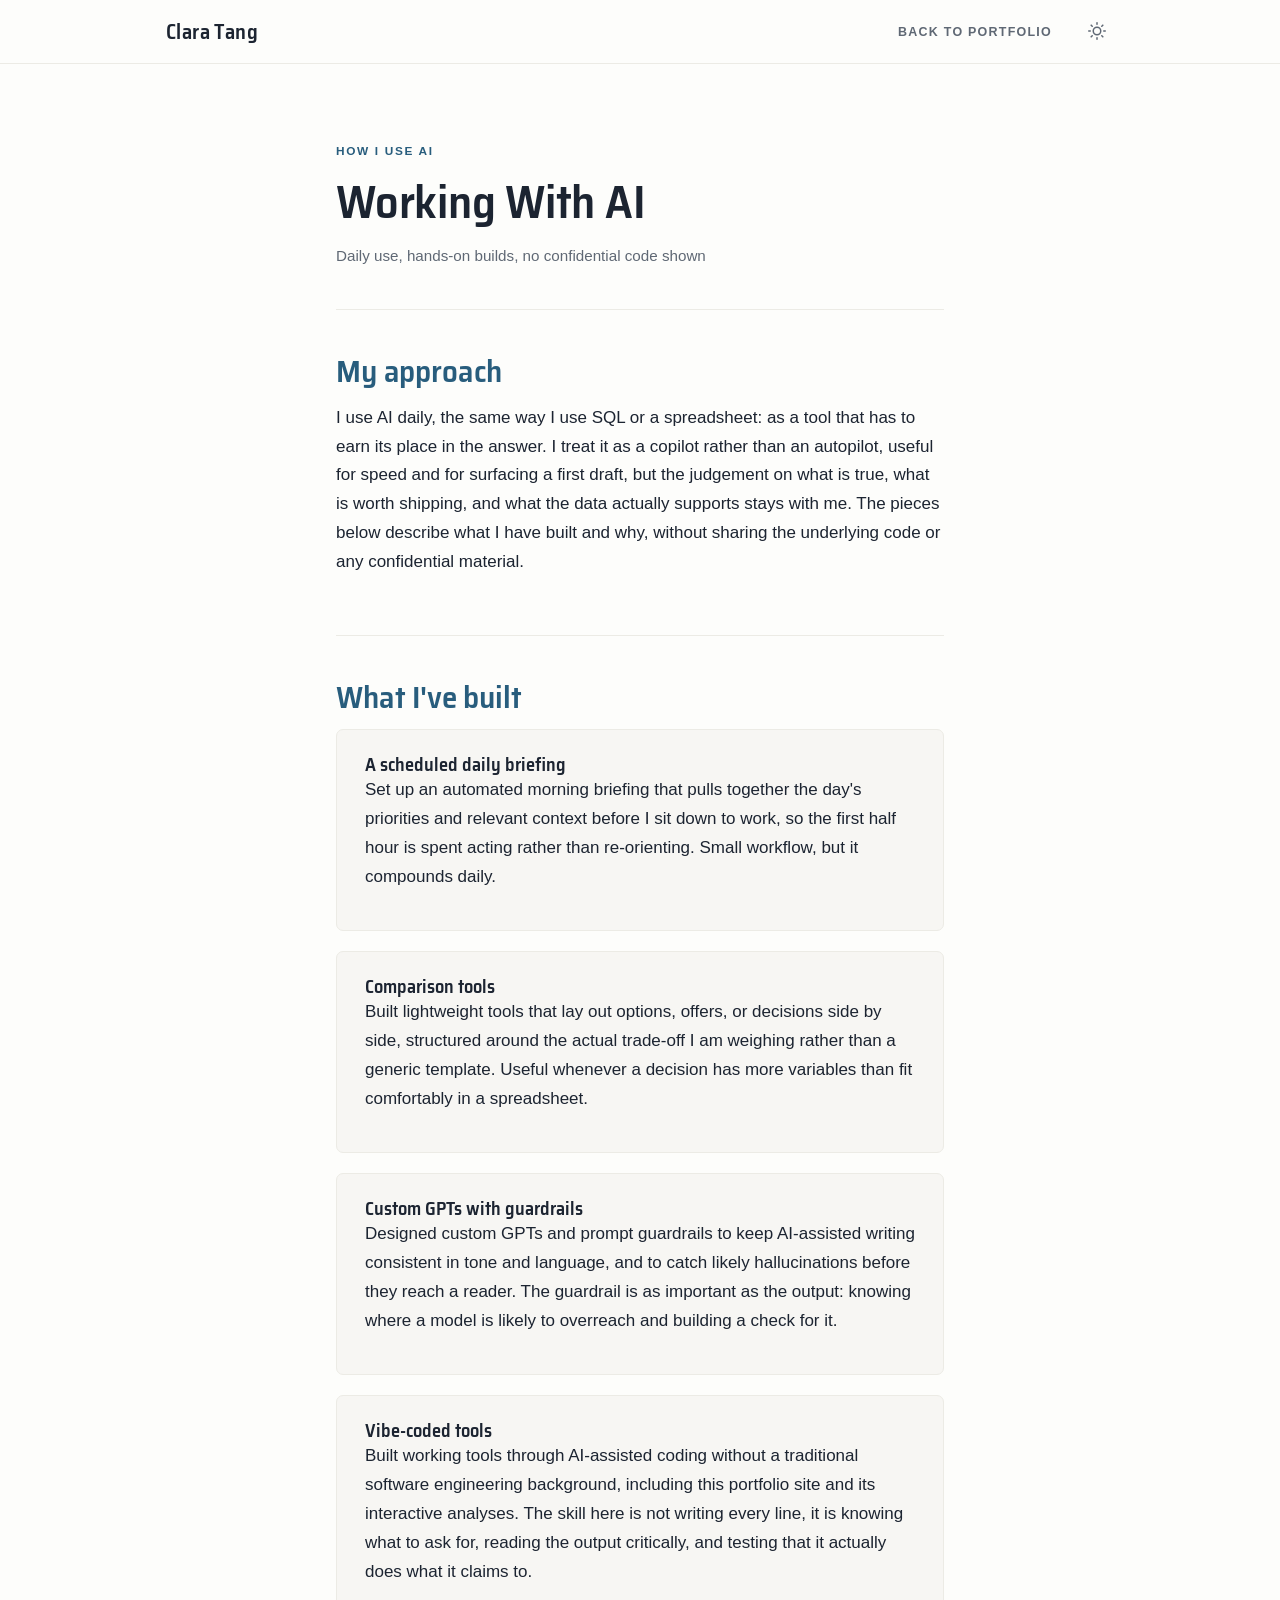
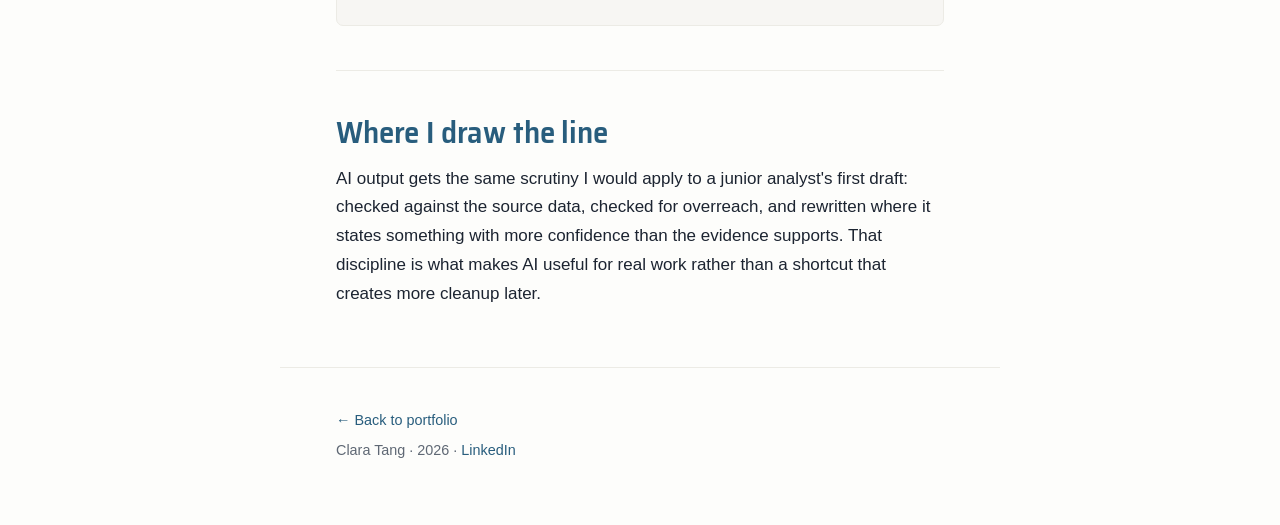
==== ai-practice.html @ 064771f8 "Add CV and AI pages, site-wide theme toggle, and analysis rename" ====
<!DOCTYPE html>
<html lang="en">
<head>
  <meta charset="UTF-8">
  <meta name="viewport" content="width=device-width, initial-scale=1.0">
  <title>Working With AI | Clara Tang</title>
  <link rel="stylesheet" href="style.css">
  <script>try{var t=localStorage.getItem('theme');if(t)document.documentElement.setAttribute('data-theme',t);}catch(e){}</script>
</head>
<body>

<nav class="nav">
  <div class="container--wide nav__inner">
    <a href="index.html" class="nav__brand">Clara Tang</a>
    <ul class="nav__links">
      <li><a href="index.html">Back to portfolio</a></li>
      <li><button class="theme-toggle" type="button" aria-label="Toggle light or dark theme">
        <svg class="icon-moon" viewBox="0 0 24 24" fill="none" stroke="currentColor" stroke-width="2" stroke-linecap="round" stroke-linejoin="round" aria-hidden="true"><path d="M21 12.79A9 9 0 1 1 11.21 3 7 7 0 0 0 21 12.79z"/></svg>
        <svg class="icon-sun hidden" viewBox="0 0 24 24" fill="none" stroke="currentColor" stroke-width="2" stroke-linecap="round" stroke-linejoin="round" aria-hidden="true"><circle cx="12" cy="12" r="5"/><line x1="12" y1="1" x2="12" y2="3"/><line x1="12" y1="21" x2="12" y2="23"/><line x1="4.22" y1="4.22" x2="5.64" y2="5.64"/><line x1="18.36" y1="18.36" x2="19.78" y2="19.78"/><line x1="1" y1="12" x2="3" y2="12"/><line x1="21" y1="12" x2="23" y2="12"/><line x1="4.22" y1="19.78" x2="5.64" y2="18.36"/><line x1="18.36" y1="5.64" x2="19.78" y2="4.22"/></svg>
      </button></li>
    </ul>
  </div>
</nav>

<header class="case-hero container">
  <span class="case-hero__tag">How I Use AI</span>
  <h1>Working With AI</h1>
  <p class="case-hero__meta">Daily use, hands-on builds, no confidential code shown</p>
</header>

<main class="container">

  <section class="section cv-section">
    <h2>My approach</h2>
    <p>I use AI daily, the same way I use SQL or a spreadsheet: as a tool that has to earn its place in the answer. I treat it as a copilot rather than an autopilot, useful for speed and for surfacing a first draft, but the judgement on what is true, what is worth shipping, and what the data actually supports stays with me. The pieces below describe what I have built and why, without sharing the underlying code or any confidential material.</p>
  </section>

  <section class="section cv-section">
    <h2>What I've built</h2>

    <div class="role">
      <h3>A scheduled daily briefing</h3>
      <p>Set up an automated morning briefing that pulls together the day's priorities and relevant context before I sit down to work, so the first half hour is spent acting rather than re-orienting. Small workflow, but it compounds daily.</p>
    </div>

    <div class="role">
      <h3>Comparison tools</h3>
      <p>Built lightweight tools that lay out options, offers, or decisions side by side, structured around the actual trade-off I am weighing rather than a generic template. Useful whenever a decision has more variables than fit comfortably in a spreadsheet.</p>
    </div>

    <div class="role">
      <h3>Custom GPTs with guardrails</h3>
      <p>Designed custom GPTs and prompt guardrails to keep AI-assisted writing consistent in tone and language, and to catch likely hallucinations before they reach a reader. The guardrail is as important as the output: knowing where a model is likely to overreach and building a check for it.</p>
    </div>

    <div class="role">
      <h3>Vibe-coded tools</h3>
      <p>Built working tools through AI-assisted coding without a traditional software engineering background, including this portfolio site and its interactive analyses. The skill here is not writing every line, it is knowing what to ask for, reading the output critically, and testing that it actually does what it claims to.</p>
    </div>
  </section>

  <section class="section cv-section">
    <h2>Where I draw the line</h2>
    <p>AI output gets the same scrutiny I would apply to a junior analyst's first draft: checked against the source data, checked for overreach, and rewritten where it states something with more confidence than the evidence supports. That discipline is what makes AI useful for real work rather than a shortcut that creates more cleanup later.</p>
  </section>

</main>

<footer class="footer container">
  <p><a href="index.html">&larr; Back to portfolio</a></p>
  <p>Clara Tang &middot; 2026 &middot; <a href="https://www.linkedin.com/in/claratangfl/" target="_blank" rel="noopener">LinkedIn</a></p>
</footer>

<script>
(function(){
  var root = document.documentElement;
  var btn = document.querySelector('.theme-toggle');
  if (!btn) return;
  var moon = btn.querySelector('.icon-moon');
  var sun = btn.querySelector('.icon-sun');
  var mq = window.matchMedia('(prefers-color-scheme: dark)');
  function effective(){
    var t = root.getAttribute('data-theme');
    return t ? t : (mq.matches ? 'dark' : 'light');
  }
  function render(){
    var dark = effective() === 'dark';
    moon.classList.toggle('hidden', !dark);
    sun.classList.toggle('hidden', dark);
    btn.setAttribute('aria-label', dark ? 'Switch to light theme' : 'Switch to dark theme');
  }
  btn.addEventListener('click', function(){
    var next = effective() === 'dark' ? 'light' : 'dark';
    root.setAttribute('data-theme', next);
    try { localStorage.setItem('theme', next); } catch(e){}
    render();
  });
  mq.addEventListener('change', function(){ if (!root.getAttribute('data-theme')) render(); });
  render();
})();
</script>

</body>
</html>
---- style.css ----
/* ── Fonts ────────────────────────────────────── */
@import url('https://fonts.googleapis.com/css2?family=Saira+SemiCondensed:wght@500;600;700&display=swap');

/* ── Reset & Base ─────────────────────────────── */
*, *::before, *::after { box-sizing: border-box; margin: 0; padding: 0; }

:root {
  --bg: #fdfdfb;
  --bg-card: #f7f6f3;
  --bg-code: #eeede8;
  --text: #1c2431;
  --text-muted: #5f6874;
  --accent: #285d7d;
  --accent-hover: #1d4863;
  --border: #e4e2db;
  --hairline: #ecebe5;
  --shadow: rgba(28, 36, 49, 0.07);
  --chart-1: #285d7d;
  --chart-2: #c17a4a;
  --chart-3: #6a8f6f;
  --chart-4: #7d6a9e;
  --chart-5: #b0524e;
  --chart-6: #4a8f96;
  --radius: 7px;
  --font-sans: -apple-system, BlinkMacSystemFont, "Segoe UI", Roboto, Helvetica, Arial, sans-serif;
  --font-display: "Saira SemiCondensed", "Archivo Narrow", "Segoe UI", system-ui, sans-serif;
}

/* Dark theme, applied automatically to match the system unless the user has forced light */
@media (prefers-color-scheme: dark) {
  :root:not([data-theme="light"]) {
    --bg: #12161e;
    --bg-card: #1a202b;
    --bg-code: #232a35;
    --text: #e7e5de;
    --text-muted: #9aa4b0;
    --accent: #86b7d6;
    --accent-hover: #a9cce3;
    --border: #2a323e;
    --hairline: #212833;
    --shadow: rgba(0, 0, 0, 0.4);
    --chart-1: #6d9cbc;
    --chart-2: #d29368;
    --chart-3: #8aac8e;
    --chart-4: #9d8cbc;
    --chart-5: #c47672;
    --chart-6: #6fadb4;
  }
}

/* Dark theme, applied when the user manually selects it */
:root[data-theme="dark"] {
  --bg: #12161e;
  --bg-card: #1a202b;
  --bg-code: #232a35;
  --text: #e7e5de;
  --text-muted: #9aa4b0;
  --accent: #86b7d6;
  --accent-hover: #a9cce3;
  --border: #2a323e;
  --hairline: #212833;
  --shadow: rgba(0, 0, 0, 0.4);
  --chart-1: #6d9cbc;
  --chart-2: #d29368;
  --chart-3: #8aac8e;
  --chart-4: #9d8cbc;
  --chart-5: #c47672;
  --chart-6: #6fadb4;
}

html { scroll-behavior: smooth; }

body {
  font-family: var(--font-sans);
  background: var(--bg);
  color: var(--text);
  font-size: 17px;
  line-height: 1.7;
  -webkit-font-smoothing: antialiased;
  text-rendering: optimizeLegibility;
}

a { color: var(--accent); text-decoration: none; }
a:hover { color: var(--accent-hover); text-decoration: underline; text-underline-offset: 3px; }
a:focus-visible, .card:focus-visible {
  outline: 2px solid var(--accent);
  outline-offset: 3px;
  border-radius: 3px;
}

img { max-width: 100%; height: auto; }

h1, h2, h3 { font-family: var(--font-display); }

/* ── Layout ──────────────────────────────────── */
.container {
  max-width: 720px;
  margin: 0 auto;
  padding: 0 clamp(1.75rem, 6vw, 3.5rem);
}

.container--wide {
  max-width: 1060px;
  margin: 0 auto;
  padding: 0 clamp(1.75rem, 6vw, 3.5rem);
}

/* ── Navigation ──────────────────────────────── */
.nav {
  position: sticky;
  top: 0;
  z-index: 100;
  background: color-mix(in srgb, var(--bg) 86%, transparent);
  backdrop-filter: blur(10px);
  -webkit-backdrop-filter: blur(10px);
  border-bottom: 1px solid var(--hairline);
  padding: 0.85rem 0;
}

#case-studies, #about, #toolkit {
  scroll-margin-top: 90px;
}

.nav__inner {
  display: flex;
  align-items: center;
  justify-content: space-between;
}

.nav__brand {
  font-family: var(--font-display);
  font-weight: 600;
  font-size: 1.3rem;
  letter-spacing: 0.02em;
  color: var(--text);
  text-decoration: none;
}

.nav__brand:hover { color: var(--accent); text-decoration: none; }

.nav__links {
  display: flex;
  align-items: center;
  gap: 1.75rem;
  list-style: none;
}

.nav__links a {
  font-size: 0.78rem;
  color: var(--text-muted);
  font-weight: 600;
  text-transform: uppercase;
  letter-spacing: 0.1em;
}

.nav__links a:hover { color: var(--accent); text-decoration: none; }

/* ── Hero ────────────────────────────────────── */
.hero {
  padding-top: 6rem;
  padding-bottom: 3rem;
}

.hero h1 {
  font-size: 3.6rem;
  font-weight: 600;
  letter-spacing: -0.005em;
  line-height: 1.05;
  margin-bottom: 1.5rem;
  text-wrap: balance;
}

.hero p {
  font-size: 1.2rem;
  color: var(--text-muted);
  max-width: 62ch;
  margin-bottom: 1.1rem;
}

.hero p:last-of-type { margin-bottom: 0; }

.hero__note {
  font-size: 0.92rem !important;
  line-height: 1.6;
  margin-top: 1.9rem !important;
  padding-top: 1.3rem;
  border-top: 1px solid var(--hairline);
  max-width: 58ch;
}

.hero__label {
  display: block;
  font-size: 0.8rem;
  font-weight: 600;
  text-transform: uppercase;
  letter-spacing: 0.16em;
  color: var(--accent);
  margin-bottom: 1.25rem;
}

.wave {
  display: inline-block;
  font-size: 0.82em;
  transform-origin: 72% 78%;
  animation: wave 2.4s ease-in-out 0.6s 2;
}

@keyframes wave {
  0%, 60%, 100% { transform: rotate(0deg); }
  10% { transform: rotate(14deg); }
  20% { transform: rotate(-8deg); }
  30% { transform: rotate(14deg); }
  40% { transform: rotate(-4deg); }
  50% { transform: rotate(10deg); }
}

/* ── Case Study Cards (Landing) ──────────────── */
.cards {
  display: grid;
  grid-template-columns: repeat(2, 1fr);
  gap: 1.4rem;
  padding: 1rem 0 4.5rem;
}

.card {
  position: relative;
  background: var(--bg);
  border: 1px solid var(--border);
  border-radius: var(--radius);
  padding: 1.9rem 1.9rem 1.7rem;
  transition: border-color 0.2s, box-shadow 0.2s, transform 0.2s;
  display: flex;
  flex-direction: column;
}

.card:hover {
  border-color: var(--accent);
  box-shadow: 0 10px 30px var(--shadow);
  transform: translateY(-2px);
}

.card__head {
  display: flex;
  align-items: baseline;
  gap: 0.75rem;
  margin-bottom: 1rem;
}

.card__index {
  font-family: var(--font-display);
  font-size: 0.9rem;
  font-weight: 700;
  color: var(--accent);
  letter-spacing: 0.05em;
}

.card__tag {
  font-size: 0.68rem;
  font-weight: 600;
  text-transform: uppercase;
  letter-spacing: 0.12em;
  color: var(--text-muted);
}

.card h3 {
  font-size: 1.5rem;
  font-weight: 600;
  line-height: 1.15;
  letter-spacing: -0.005em;
  margin-bottom: 0.6rem;
  text-wrap: balance;
}

.card p {
  font-size: 0.95rem;
  line-height: 1.6;
  color: var(--text-muted);
  flex: 1;
}

.card__link {
  margin-top: 1.4rem;
  font-family: var(--font-display);
  font-weight: 600;
  font-size: 0.95rem;
  letter-spacing: 0.02em;
  color: var(--accent);
}

.card:hover .card__link { text-decoration: underline; text-underline-offset: 3px; }

/* ── Case Study Page ─────────────────────────── */
.case-hero {
  padding-top: 4.5rem;
  padding-bottom: 2.5rem;
}

.case-hero__tag {
  display: inline-block;
  font-size: 0.74rem;
  font-weight: 600;
  text-transform: uppercase;
  letter-spacing: 0.14em;
  color: var(--accent);
  margin-bottom: 1rem;
}

.case-hero h1 {
  font-size: 2.9rem;
  font-weight: 600;
  letter-spacing: -0.005em;
  margin-bottom: 1rem;
  line-height: 1.08;
  text-wrap: balance;
}

.case-hero__meta {
  font-size: 0.95rem;
  color: var(--text-muted);
}

/* ── Section ─────────────────────────────────── */
.section {
  padding-top: 2.75rem;
  padding-bottom: 2.75rem;
  border-top: 1px solid var(--hairline);
}

.section h2 {
  font-size: 1.95rem;
  font-weight: 600;
  letter-spacing: -0.005em;
  line-height: 1.15;
  margin-bottom: 0.85rem;
  text-wrap: balance;
}

.section h3 {
  font-size: 1.35rem;
  font-weight: 600;
  line-height: 1.2;
  margin-top: 1.9rem;
  margin-bottom: 0.55rem;
}

.section p, .section li {
  font-size: 1.0625rem;
  margin-bottom: 0.85rem;
  color: var(--text);
  max-width: 68ch;
}

.section ul, .section ol {
  padding-left: 1.3rem;
}

.section li { padding-left: 0.2rem; }

.section li::marker { color: var(--text-muted); }

.section code {
  font-family: ui-monospace, "SF Mono", Menlo, Consolas, monospace;
  font-size: 0.85em;
  background: var(--bg-code);
  border-radius: 4px;
  padding: 0.1em 0.38em;
}

/* ── Stat row ────────────────────────────────── */
.stats {
  display: grid;
  grid-template-columns: repeat(4, 1fr);
  gap: 1.1rem;
  margin: 2.25rem 0 0.5rem;
}

.stat {
  border-top: 2px solid var(--accent);
  padding: 0.85rem 0.15rem 0.5rem;
  text-align: left;
}

.stat__value {
  font-family: var(--font-display);
  font-size: clamp(1.3rem, 2.6vw, 1.85rem);
  font-weight: 600;
  color: var(--text);
  display: block;
  line-height: 1.1;
  letter-spacing: -0.01em;
}

.stat__label {
  display: block;
  font-size: 0.82rem;
  color: var(--text-muted);
  margin-top: 0.4rem;
  line-height: 1.4;
}

/* ── Charts ──────────────────────────────────── */
.chart-wrap {
  background: var(--bg-card);
  border: 1px solid var(--hairline);
  border-radius: var(--radius);
  padding: 1.6rem 1.6rem 1.4rem;
  margin: 1.9rem 0;
}

.chart-wrap__title {
  font-size: 0.8rem;
  font-weight: 600;
  text-transform: uppercase;
  letter-spacing: 0.1em;
  color: var(--text-muted);
  margin-bottom: 1.2rem;
}

.chart-wrap canvas {
  width: 100% !important;
  max-height: 400px;
}

.chart-note {
  font-size: 0.82rem;
  color: var(--text-muted);
  font-style: italic;
  margin: 1rem 0 0;
  max-width: 68ch;
  line-height: 1.55;
}

/* ── Tables ──────────────────────────────────── */
.table-wrap {
  overflow-x: auto;
  margin: 1.9rem 0;
}

.table-wrap table {
  width: 100%;
  border-collapse: collapse;
  font-size: 0.92rem;
}

.table-wrap th, .table-wrap td {
  padding: 0.7rem 0.9rem;
  text-align: left;
  border-bottom: 1px solid var(--hairline);
  vertical-align: top;
  line-height: 1.5;
}

.table-wrap th {
  font-weight: 600;
  color: var(--text-muted);
  font-size: 0.72rem;
  text-transform: uppercase;
  letter-spacing: 0.1em;
  border-bottom: 1px solid var(--border);
  white-space: nowrap;
}

.table-wrap td { font-variant-numeric: tabular-nums; }

.table-wrap tbody tr:hover { background: var(--bg-card); }

.table-wrap tr:last-child td { border-bottom: none; }

/* ── Callout / Key Finding ───────────────────── */
.callout {
  background: var(--bg-card);
  border-left: 3px solid var(--accent);
  border-radius: 0 var(--radius) var(--radius) 0;
  padding: 1.15rem 1.4rem;
  margin: 1.9rem 0;
  font-size: 1rem;
  line-height: 1.65;
  max-width: 72ch;
}

.callout p { margin-bottom: 0; max-width: none; }

.callout strong { color: var(--accent); }

/* ── Tool stack ──────────────────────────────── */
.toolstack {
  margin: 2rem 0;
}

.toolstack__group {
  margin-bottom: 1.4rem;
}

.toolstack__group:last-child {
  margin-bottom: 0;
}

.toolstack__label {
  display: block;
  color: var(--text-muted);
  font-size: 0.72rem;
  font-weight: 600;
  text-transform: uppercase;
  letter-spacing: 0.1em;
  margin-bottom: 0.7rem;
}

.toolstack__tags {
  list-style: none;
  padding: 0;
  margin: 0;
  display: flex;
  flex-wrap: wrap;
  gap: 0.5rem;
}

.toolstack__tags li {
  font-size: 0.9rem;
  color: var(--text);
  background: var(--bg-card);
  border: 1px solid var(--border);
  border-radius: 999px;
  padding: 0.32rem 0.85rem;
}

/* ── CV roles ────────────────────────────────── */
.role {
  background: var(--bg-card);
  border: 1px solid var(--hairline);
  border-radius: var(--radius);
  padding: 1.5rem 1.75rem 1.55rem;
  margin-bottom: 1.25rem;
}

.role:last-child {
  margin-bottom: 0;
}

.role__head {
  display: flex;
  justify-content: space-between;
  align-items: baseline;
  gap: 1rem;
  flex-wrap: wrap;
}

.role h3 {
  margin: 0;
  font-size: 1.15rem;
}

.role__dates {
  flex: 0 0 auto;
  color: var(--text-muted);
  font-size: 0.82rem;
  font-variant-numeric: tabular-nums;
  white-space: nowrap;
}

.role__meta {
  display: flex;
  align-items: center;
  flex-wrap: wrap;
  gap: 0.6rem;
  margin: 0.55rem 0 0.9rem;
}

.role__org {
  display: inline-block;
  color: var(--org-fg, var(--accent));
  background: var(--org-bg, color-mix(in srgb, var(--accent) 13%, transparent));
  border: 1px solid var(--org-border, var(--org-bg, color-mix(in srgb, var(--accent) 28%, transparent)));
  font-weight: 600;
  font-size: 0.85rem;
  padding: 0.22rem 0.75rem;
  border-radius: 999px;
}

.role__major {
  display: inline-block;
  color: var(--text-muted);
  font-size: 0.82rem;
  font-style: italic;
}

.role__location {
  display: inline-block;
  color: var(--text-muted);
  font-size: 0.78rem;
  text-transform: uppercase;
  letter-spacing: 0.06em;
}

.role ul {
  margin-top: 0.25rem;
  margin-bottom: 0;
}

.role li:last-child {
  margin-bottom: 0;
}

/* ── CV section headers ──────────────────────── */
.cv-section h2 {
  color: var(--accent);
}

.cv-lede {
  color: var(--text-muted);
  max-width: 68ch;
}

.highlights-list {
  margin-top: 1.75rem;
  padding-left: 0;
  list-style: none;
}

.highlights-list li {
  position: relative;
  padding-left: 1.4rem;
  margin-bottom: 0.9rem;
}

.highlights-list li::before {
  content: '';
  position: absolute;
  left: 0;
  top: 0.55em;
  width: 8px;
  height: 8px;
  border-radius: 50%;
  background: var(--accent);
}

/* ── Contact link ────────────────────────────── */
.contact-link {
  display: inline-block;
  margin-top: 0.75rem;
  font-family: var(--font-display);
  font-weight: 600;
  font-size: 1.05rem;
  letter-spacing: 0.01em;
  color: var(--accent);
}

.contact-link:hover { text-decoration: underline; text-underline-offset: 3px; }

/* ── Theme toggle ────────────────────────────── */
body {
  transition: background-color 0.25s ease, color 0.25s ease;
}

.theme-toggle {
  display: inline-flex;
  align-items: center;
  justify-content: center;
  width: 34px;
  height: 34px;
  padding: 0;
  background: none;
  border: none;
  border-radius: 999px;
  color: var(--text-muted);
  cursor: pointer;
  transition: color 0.2s, background 0.2s;
}

.theme-toggle:hover {
  color: var(--accent);
  background: var(--bg-card);
}

.theme-toggle svg {
  width: 18px;
  height: 18px;
}

.theme-toggle .hidden {
  display: none;
}

/* ── Footer ──────────────────────────────────── */
.footer {
  padding-top: 2.5rem;
  padding-bottom: 3.5rem;
  border-top: 1px solid var(--hairline);
  font-size: 0.9rem;
  color: var(--text-muted);
}

.footer p { margin-bottom: 0.4rem; }

/* ── Responsive ──────────────────────────────── */
@media (max-width: 720px) {
  body { font-size: 16px; }
  .hero { padding-top: 4rem; padding-bottom: 2.5rem; }
  .hero h1 { font-size: 2.6rem; }
  .hero p { font-size: 1.05rem; }
  .cards { grid-template-columns: 1fr; }
  .case-hero h1 { font-size: 2.1rem; }
  .section h2 { font-size: 1.65rem; }
  .nav__links { gap: 1.1rem; }
}

@media (max-width: 560px) {
  .stats { grid-template-columns: repeat(2, 1fr); }
  .stat__value { font-size: 1.7rem; }
}

@media (prefers-reduced-motion: reduce) {
  html { scroll-behavior: auto; }
  * { transition: none !important; animation: none !important; }
}
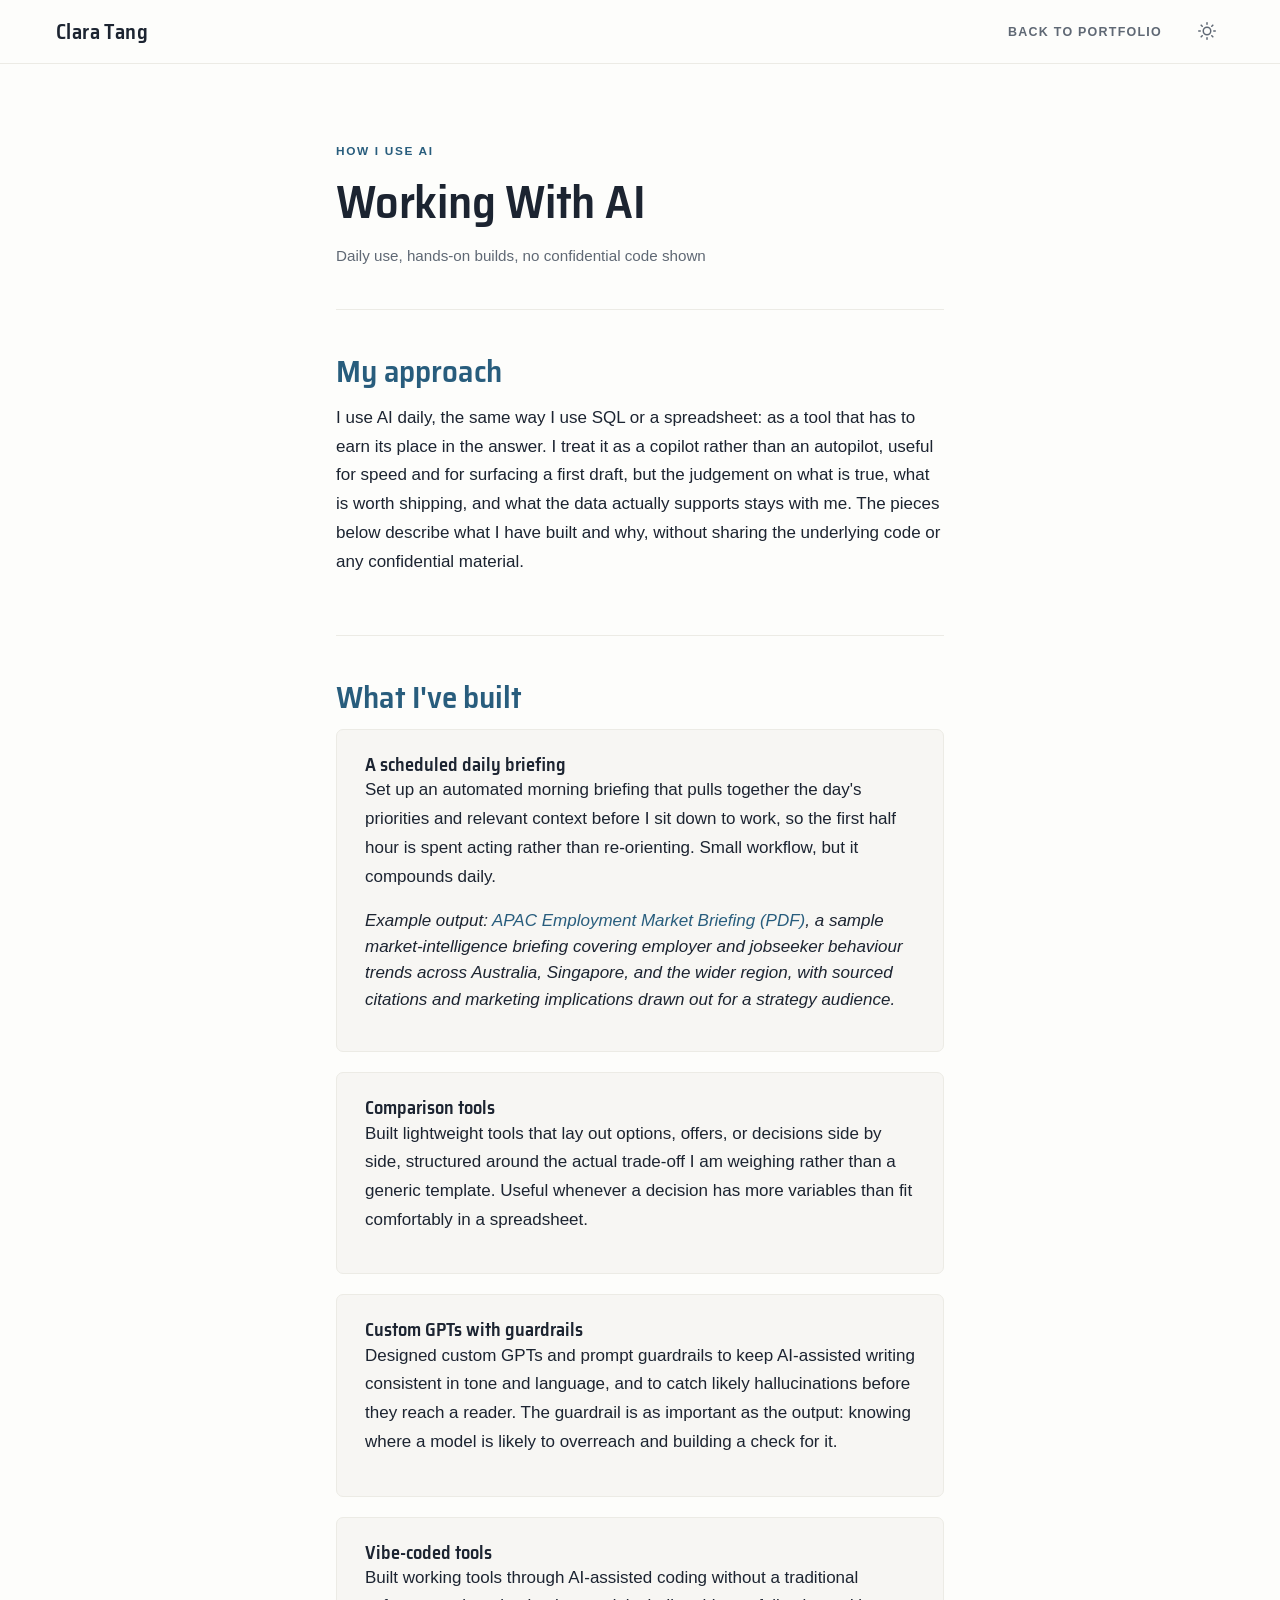
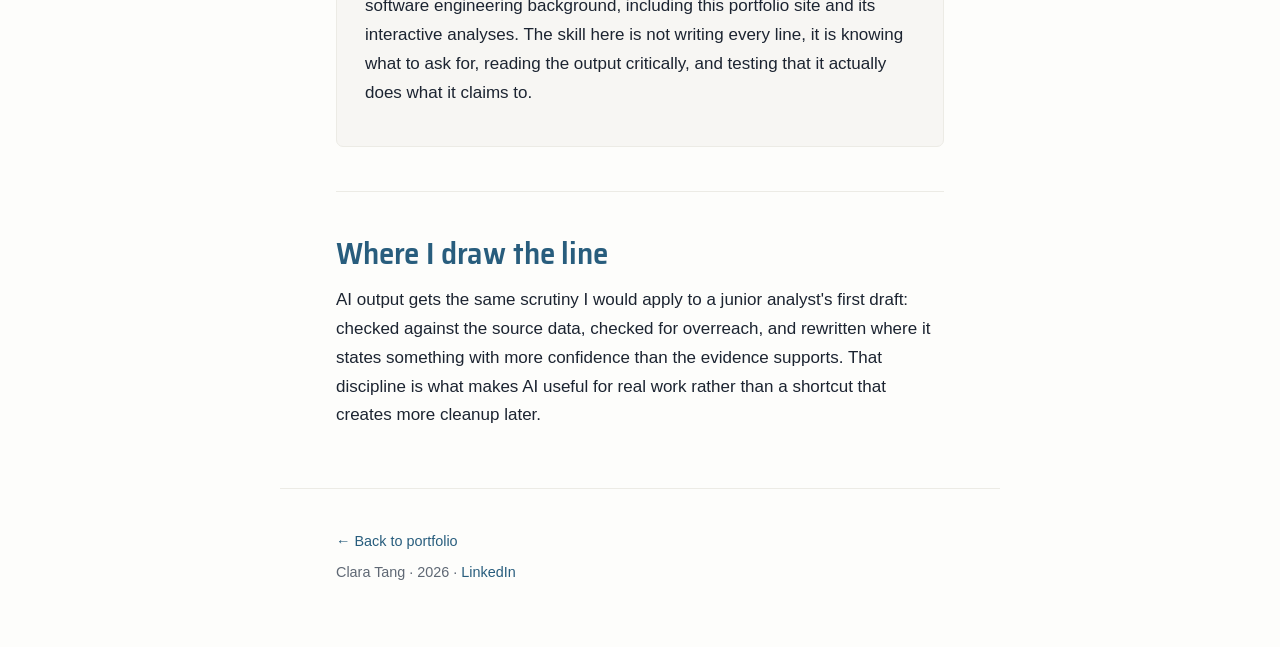
==== commit 5e6c09af: "Add briefing PDF example to AI page; rewrite anonymisation note" ====
--- a/ai-practice.html
+++ b/ai-practice.html
@@ -41,6 +41,7 @@
     <div class="role">
       <h3>A scheduled daily briefing</h3>
       <p>Set up an automated morning briefing that pulls together the day's priorities and relevant context before I sit down to work, so the first half hour is spent acting rather than re-orienting. Small workflow, but it compounds daily.</p>
+      <p class="chart-note">Example output: <a href="assets/apac-employment-market-briefing.pdf" target="_blank" rel="noopener">APAC Employment Market Briefing (PDF)</a>, a sample market-intelligence briefing covering employer and jobseeker behaviour trends across Australia, Singapore, and the wider region, with sourced citations and marketing implications drawn out for a strategy audience.</p>
     </div>
 
     <div class="role">
--- a/style.css
+++ b/style.css
@@ -125,6 +125,8 @@
   display: flex;
   align-items: center;
   justify-content: space-between;
+  gap: 5rem;
+  max-width: none;
 }
 
 .nav__brand {
@@ -134,6 +136,8 @@
   letter-spacing: 0.02em;
   color: var(--text);
   text-decoration: none;
+  white-space: nowrap;
+  flex-shrink: 0;
 }
 
 .nav__brand:hover { color: var(--accent); text-decoration: none; }
@@ -333,6 +337,7 @@
   line-height: 1.15;
   margin-bottom: 0.85rem;
   text-wrap: balance;
+  scroll-margin-top: 90px;
 }
 
 .section h3 {
@@ -576,11 +581,11 @@
   border-radius: 999px;
 }
 
-.role__major {
-  display: inline-block;
-  color: var(--text-muted);
-  font-size: 0.82rem;
-  font-style: italic;
+.role .role__major {
+  color: var(--text-muted);
+  font-size: 0.95rem;
+  max-width: none;
+  margin: 0.15rem 0 0.7rem;
 }
 
 .role__location {
@@ -680,6 +685,85 @@
   display: none;
 }
 
+/* ── Case study floating TOC ─────────────────── */
+.case-toc {
+  position: fixed;
+  top: 50%;
+  right: 1rem;
+  transform: translateY(-50%);
+  z-index: 90;
+  display: none;
+  flex-direction: column;
+  gap: 0.55rem;
+  align-items: flex-end;
+}
+
+.case-toc.is-visible {
+  display: flex;
+}
+
+.case-toc button {
+  display: flex;
+  align-items: center;
+  justify-content: flex-end;
+  gap: 0.55rem;
+  background: none;
+  border: none;
+  padding: 0.1rem 0;
+  cursor: pointer;
+  max-width: 100%;
+}
+
+.case-toc .toc-tick {
+  flex: 0 0 auto;
+  width: 18px;
+  height: 2px;
+  border-radius: 1px;
+  background: var(--text-muted);
+  transition: width 0.2s ease, background-color 0.2s ease;
+}
+
+.case-toc .toc-label {
+  display: inline-block;
+  max-width: 0;
+  opacity: 0;
+  overflow: hidden;
+  white-space: nowrap;
+  text-overflow: ellipsis;
+  font-family: var(--font-sans);
+  font-size: 0.74rem;
+  line-height: 1.3;
+  color: var(--text-muted);
+  transition: max-width 0.28s ease, opacity 0.2s ease 0.05s;
+}
+
+.case-toc:hover .toc-label {
+  max-width: 230px;
+  opacity: 1;
+}
+
+.case-toc button:hover .toc-tick {
+  background: var(--text);
+}
+
+.case-toc button:hover .toc-label {
+  color: var(--text);
+}
+
+.case-toc button.active .toc-tick {
+  width: 26px;
+  background: var(--accent);
+}
+
+.case-toc button.active .toc-label {
+  color: var(--accent);
+  font-weight: 600;
+}
+
+@media (prefers-reduced-motion: reduce) {
+  .case-toc .toc-tick, .case-toc .toc-label { transition: none; }
+}
+
 /* ── Footer ──────────────────────────────────── */
 .footer {
   padding-top: 2.5rem;
@@ -701,6 +785,7 @@
   .case-hero h1 { font-size: 2.1rem; }
   .section h2 { font-size: 1.65rem; }
   .nav__links { gap: 1.1rem; }
+  .nav__inner { gap: 1rem; }
 }
 
 @media (max-width: 560px) {
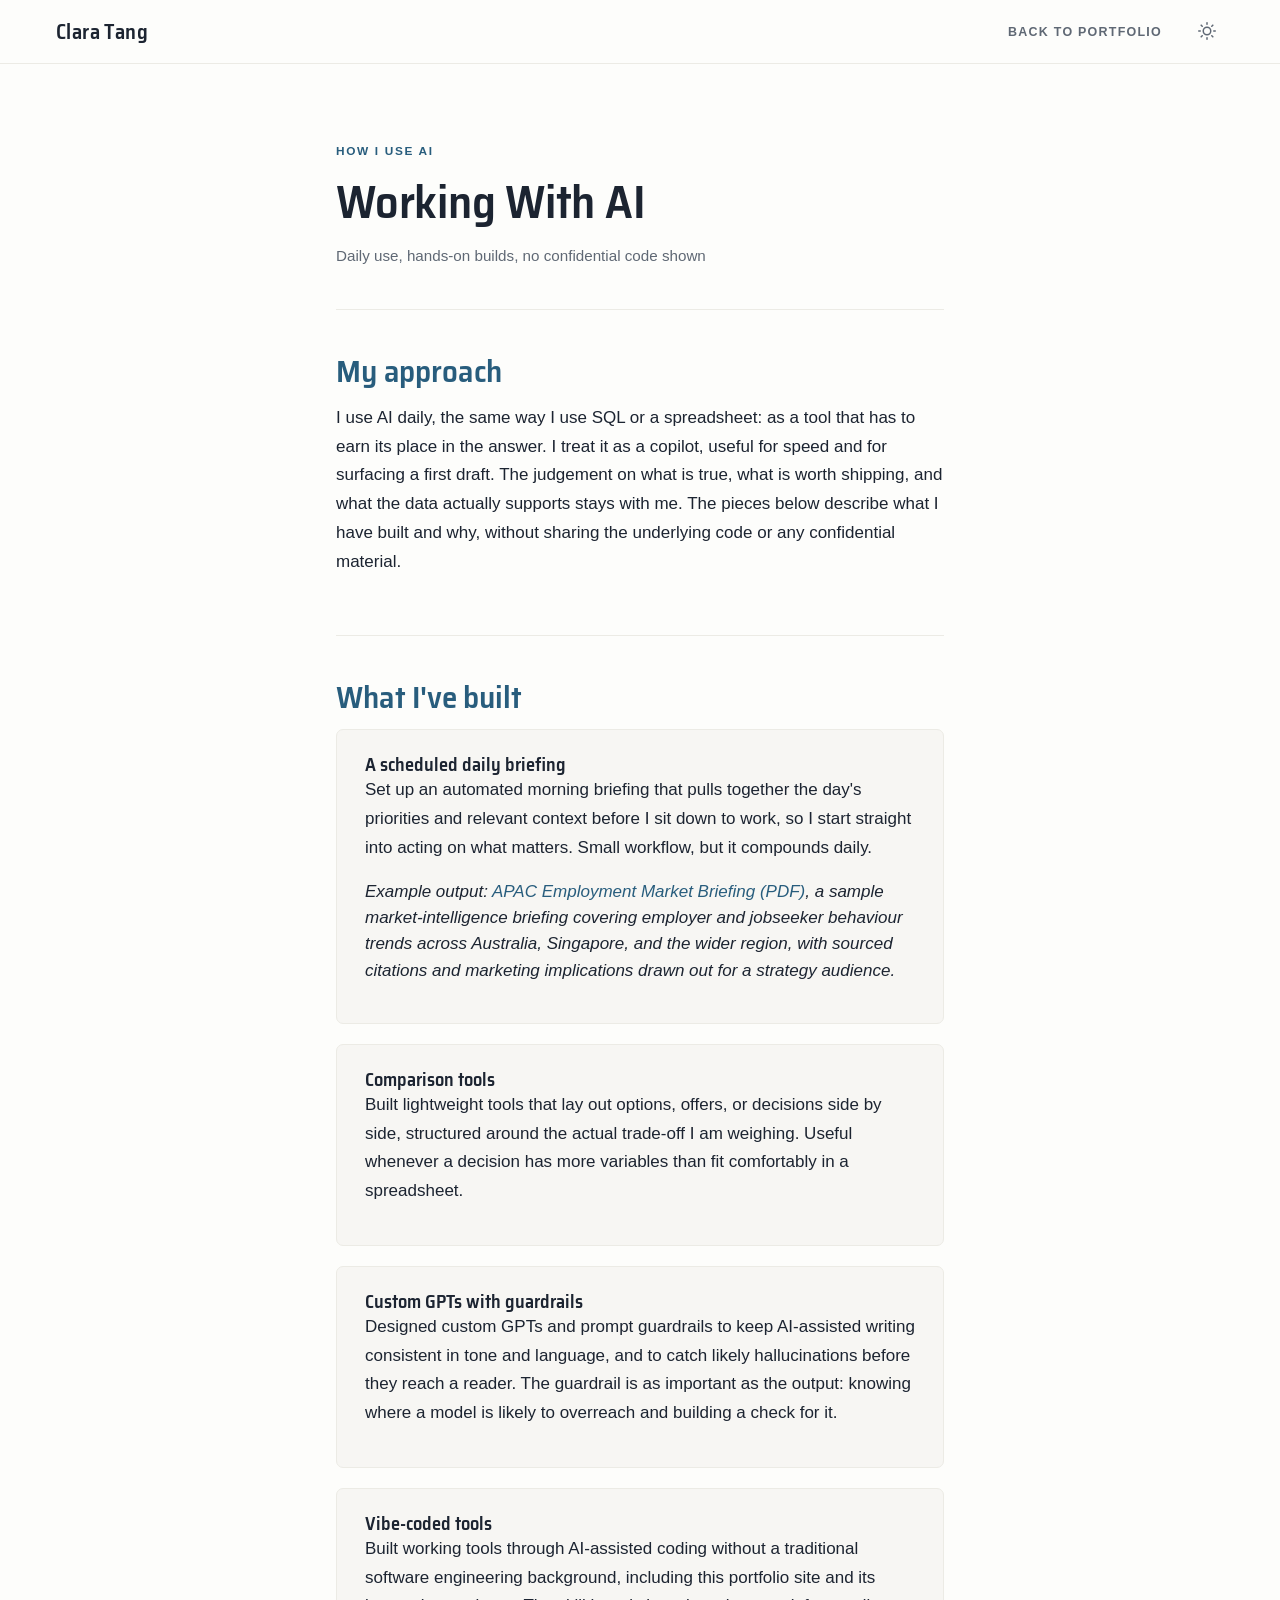
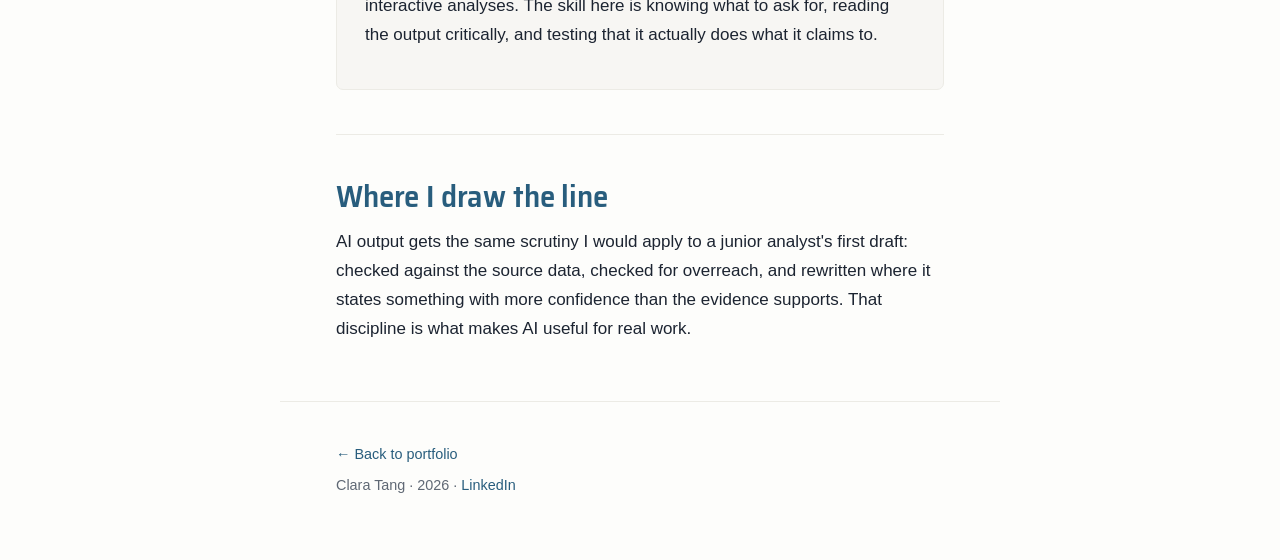
==== commit b8164f32: "Remove contrast framing from AI page copy" ====
--- a/ai-practice.html
+++ b/ai-practice.html
@@ -32,7 +32,7 @@
 
   <section class="section cv-section">
     <h2>My approach</h2>
-    <p>I use AI daily, the same way I use SQL or a spreadsheet: as a tool that has to earn its place in the answer. I treat it as a copilot rather than an autopilot, useful for speed and for surfacing a first draft, but the judgement on what is true, what is worth shipping, and what the data actually supports stays with me. The pieces below describe what I have built and why, without sharing the underlying code or any confidential material.</p>
+    <p>I use AI daily, the same way I use SQL or a spreadsheet: as a tool that has to earn its place in the answer. I treat it as a copilot, useful for speed and for surfacing a first draft. The judgement on what is true, what is worth shipping, and what the data actually supports stays with me. The pieces below describe what I have built and why, without sharing the underlying code or any confidential material.</p>
   </section>
 
   <section class="section cv-section">
@@ -40,13 +40,13 @@
 
     <div class="role">
       <h3>A scheduled daily briefing</h3>
-      <p>Set up an automated morning briefing that pulls together the day's priorities and relevant context before I sit down to work, so the first half hour is spent acting rather than re-orienting. Small workflow, but it compounds daily.</p>
+      <p>Set up an automated morning briefing that pulls together the day's priorities and relevant context before I sit down to work, so I start straight into acting on what matters. Small workflow, but it compounds daily.</p>
       <p class="chart-note">Example output: <a href="assets/apac-employment-market-briefing.pdf" target="_blank" rel="noopener">APAC Employment Market Briefing (PDF)</a>, a sample market-intelligence briefing covering employer and jobseeker behaviour trends across Australia, Singapore, and the wider region, with sourced citations and marketing implications drawn out for a strategy audience.</p>
     </div>
 
     <div class="role">
       <h3>Comparison tools</h3>
-      <p>Built lightweight tools that lay out options, offers, or decisions side by side, structured around the actual trade-off I am weighing rather than a generic template. Useful whenever a decision has more variables than fit comfortably in a spreadsheet.</p>
+      <p>Built lightweight tools that lay out options, offers, or decisions side by side, structured around the actual trade-off I am weighing. Useful whenever a decision has more variables than fit comfortably in a spreadsheet.</p>
     </div>
 
     <div class="role">
@@ -56,13 +56,13 @@
 
     <div class="role">
       <h3>Vibe-coded tools</h3>
-      <p>Built working tools through AI-assisted coding without a traditional software engineering background, including this portfolio site and its interactive analyses. The skill here is not writing every line, it is knowing what to ask for, reading the output critically, and testing that it actually does what it claims to.</p>
+      <p>Built working tools through AI-assisted coding without a traditional software engineering background, including this portfolio site and its interactive analyses. The skill here is knowing what to ask for, reading the output critically, and testing that it actually does what it claims to.</p>
     </div>
   </section>
 
   <section class="section cv-section">
     <h2>Where I draw the line</h2>
-    <p>AI output gets the same scrutiny I would apply to a junior analyst's first draft: checked against the source data, checked for overreach, and rewritten where it states something with more confidence than the evidence supports. That discipline is what makes AI useful for real work rather than a shortcut that creates more cleanup later.</p>
+    <p>AI output gets the same scrutiny I would apply to a junior analyst's first draft: checked against the source data, checked for overreach, and rewritten where it states something with more confidence than the evidence supports. That discipline is what makes AI useful for real work.</p>
   </section>
 
 </main>
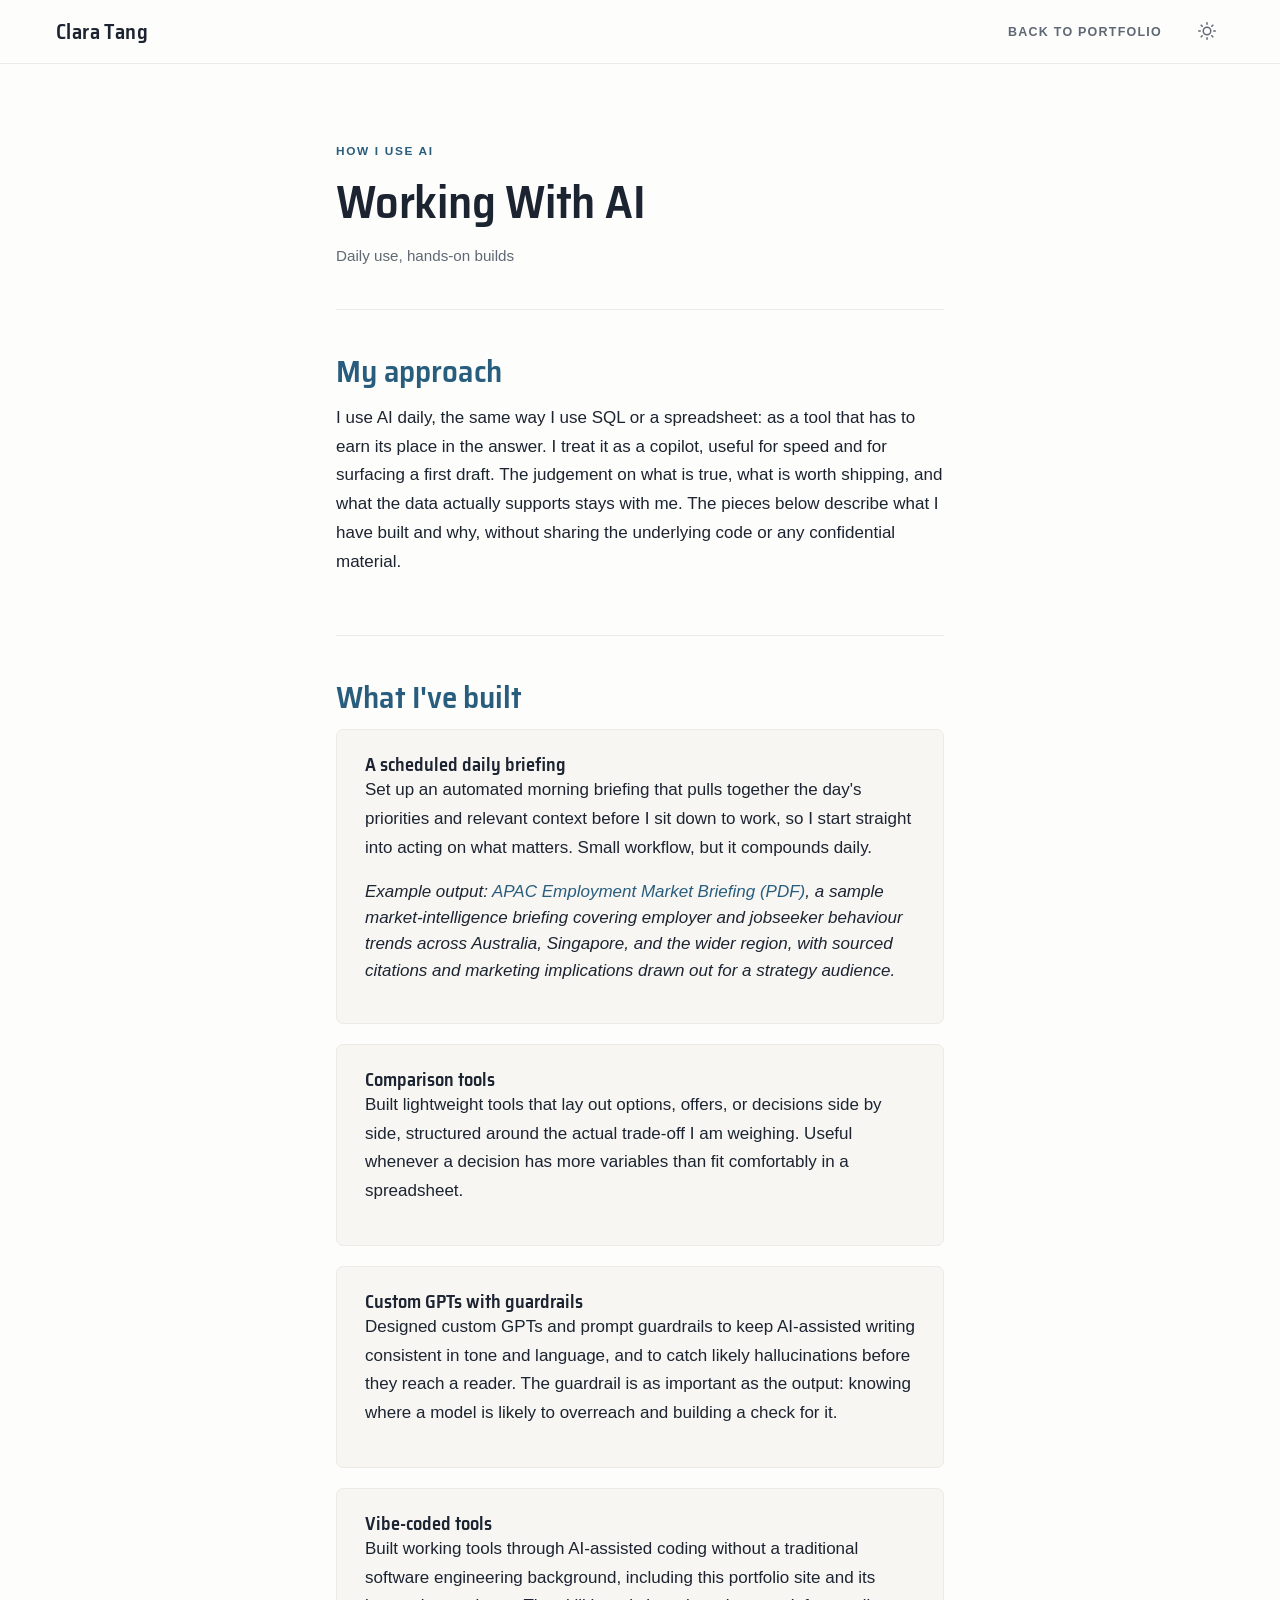
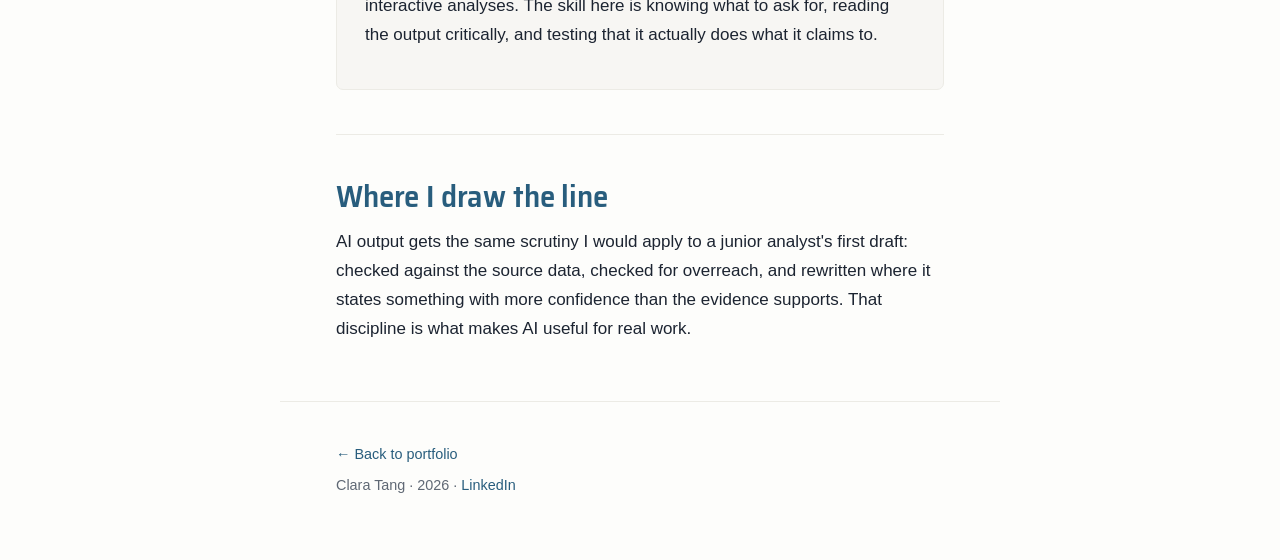
==== commit 4f6f9027: "Remove confidential-code line from AI page subtitle" ====
--- a/ai-practice.html
+++ b/ai-practice.html
@@ -25,7 +25,7 @@
 <header class="case-hero container">
   <span class="case-hero__tag">How I Use AI</span>
   <h1>Working With AI</h1>
-  <p class="case-hero__meta">Daily use, hands-on builds, no confidential code shown</p>
+  <p class="case-hero__meta">Daily use, hands-on builds</p>
 </header>
 
 <main class="container">
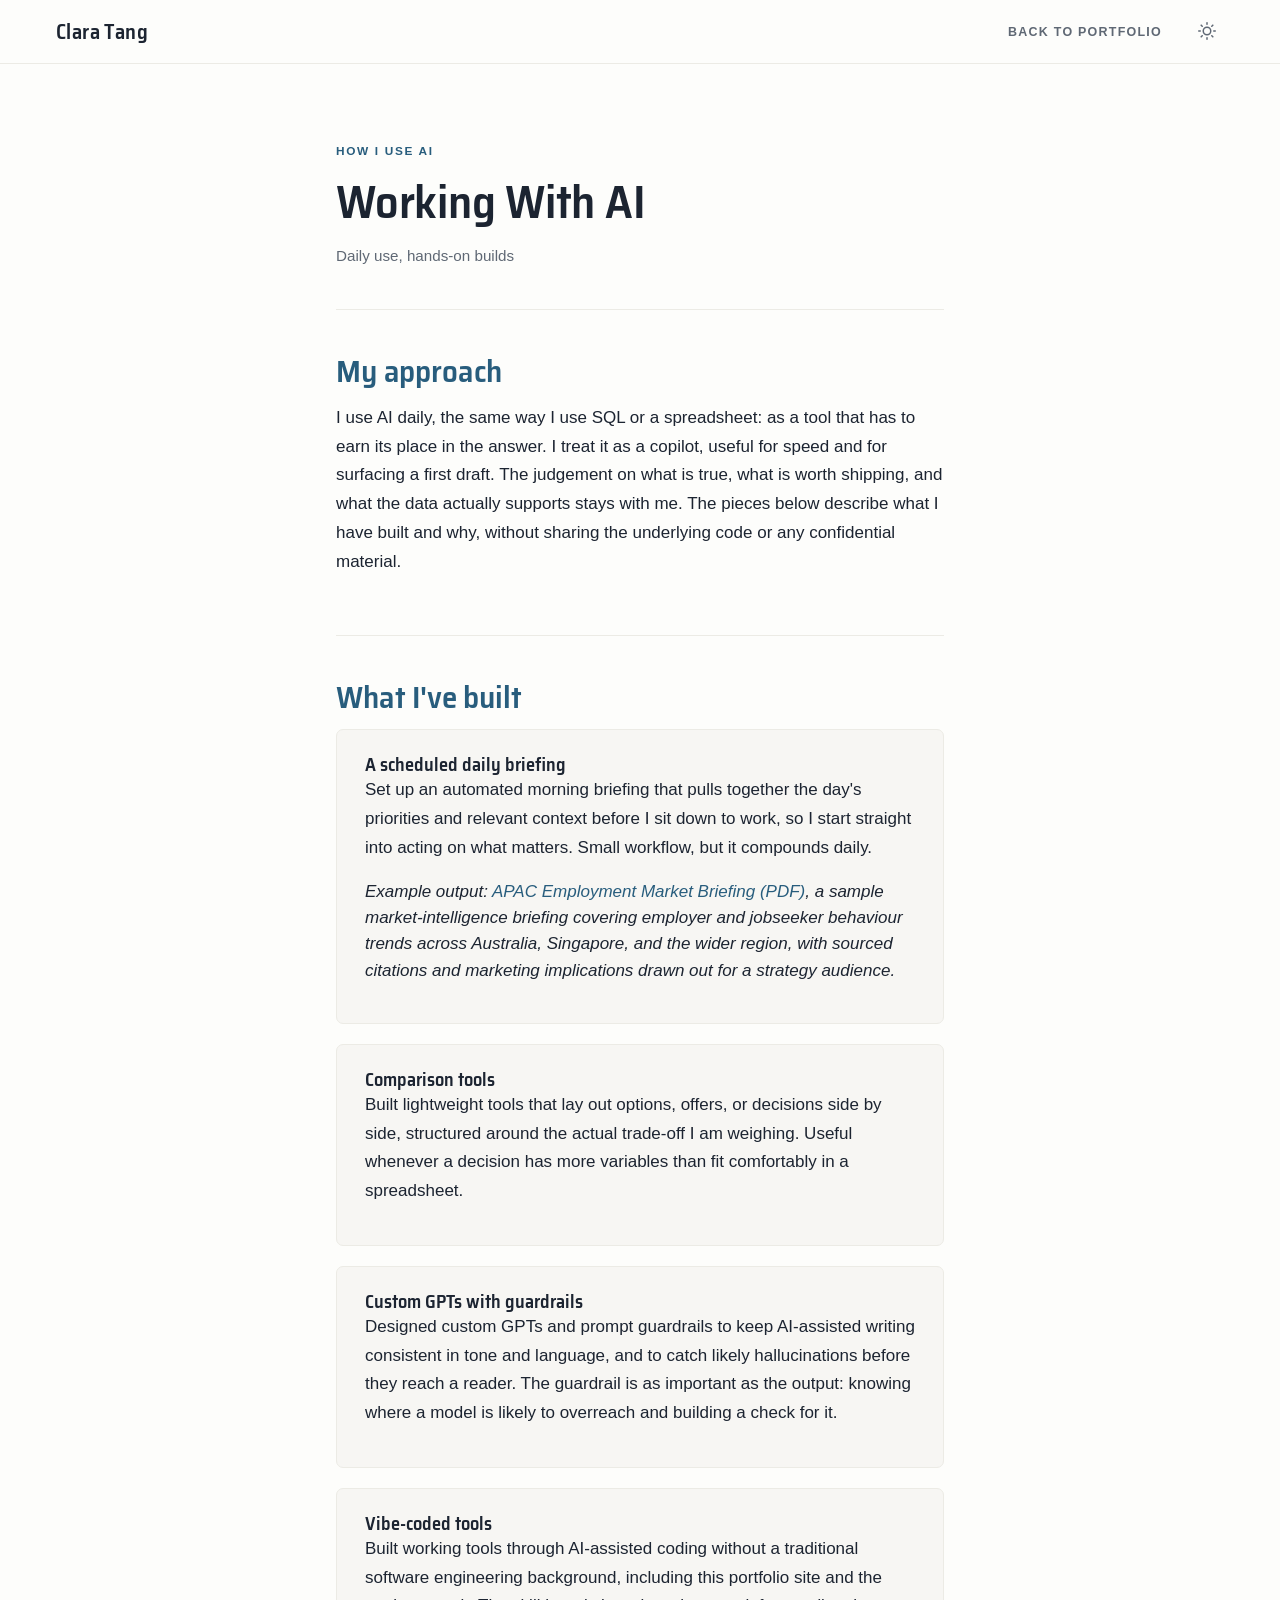
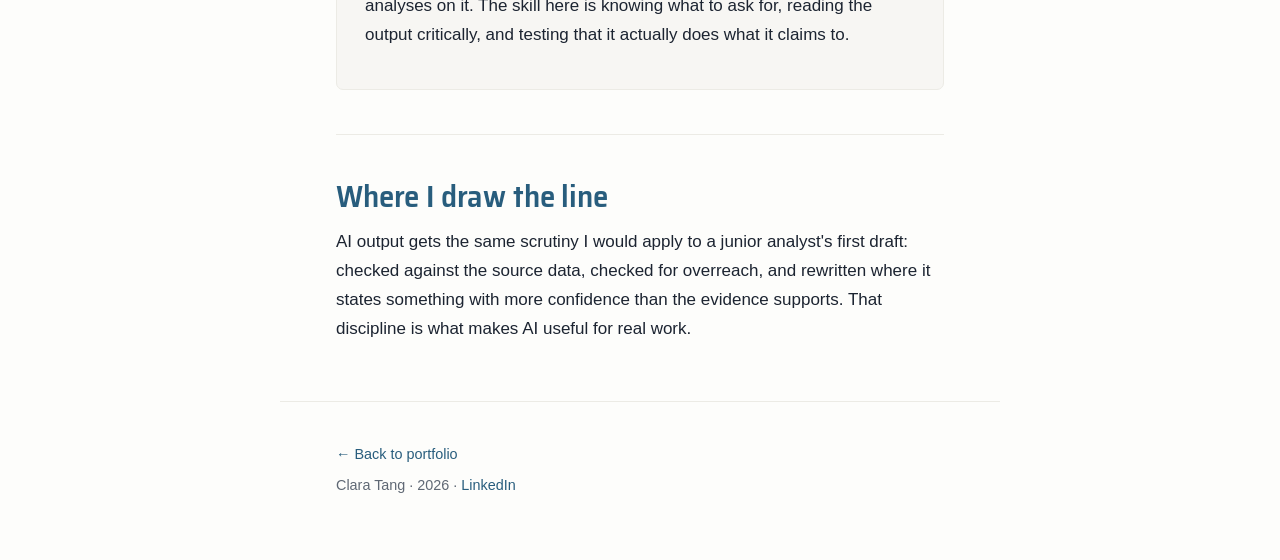
==== commit 62ffe75c: "Remove 'interactive' from analyses description on AI page" ====
--- a/ai-practice.html
+++ b/ai-practice.html
@@ -56,7 +56,7 @@
 
     <div class="role">
       <h3>Vibe-coded tools</h3>
-      <p>Built working tools through AI-assisted coding without a traditional software engineering background, including this portfolio site and its interactive analyses. The skill here is knowing what to ask for, reading the output critically, and testing that it actually does what it claims to.</p>
+      <p>Built working tools through AI-assisted coding without a traditional software engineering background, including this portfolio site and the analyses on it. The skill here is knowing what to ask for, reading the output critically, and testing that it actually does what it claims to.</p>
     </div>
   </section>
 
